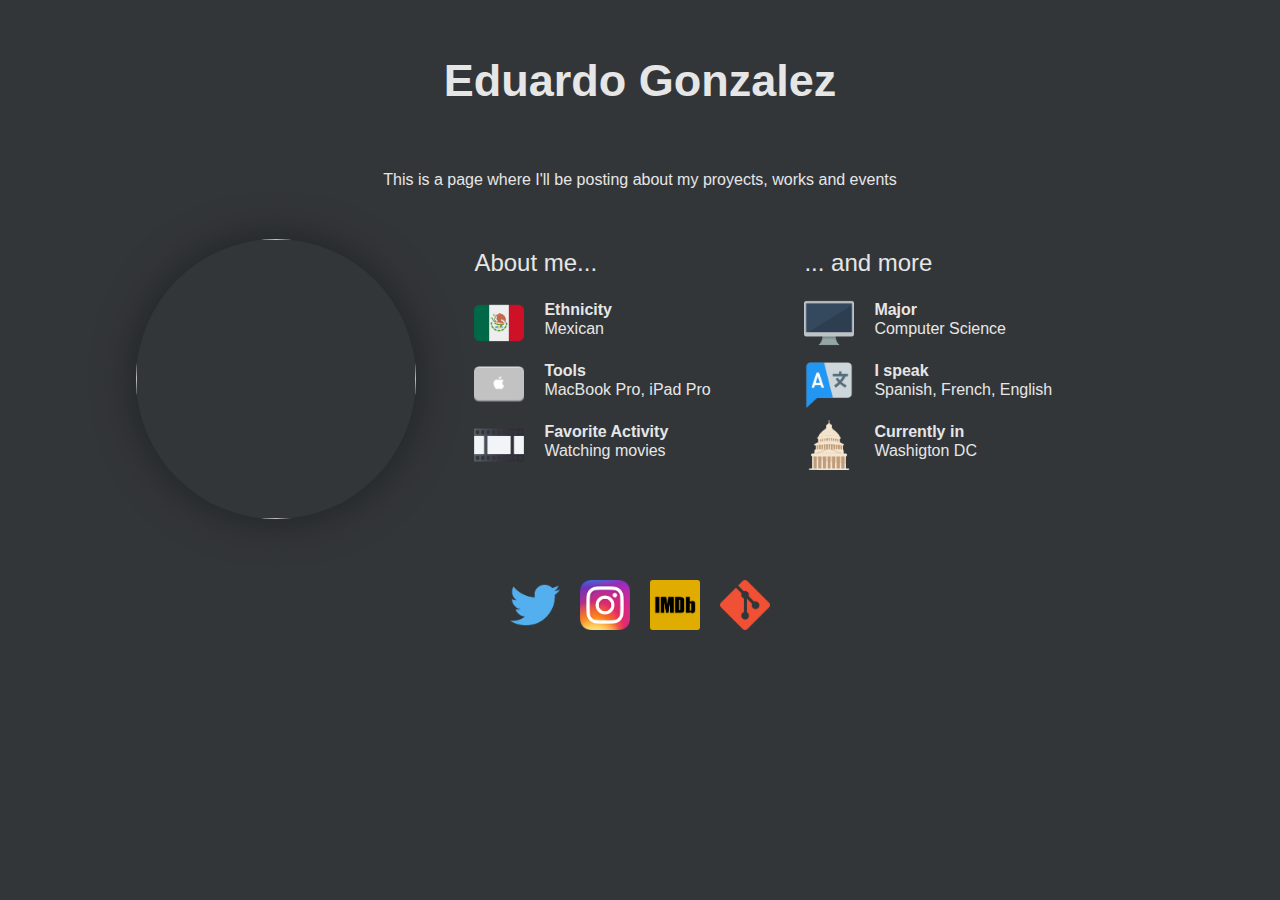
==== index.html @ b2d0da72 "d" ====
<!DOCTYPE html>
<html>
<title>Eduardo Gonzalez</title>
<meta charset="utf-8">
<meta name="viewport" content="width=device-width, initial-scale=1">

<head>
    <link rel="stylesheet" type="text/css" href="css/index.css">
</head>

<body>

    <header>
        <h2>Eduardo Gonzalez</h2>
    </header>
    <p id="Intro">This is a page where I'll be posting about my proyects, works and events</p>

    <section id="block">

        <div id="Me">
            <a href="intro.html"><img id="Me" src="im/me.jpg"></a>
        </div>

        <div id="AboutMe">
            <h3>About me...</h3>
            <ul class="List">
                <li>
                    <img src="im/mexico.jpg" alt="Mexico" id="ImList" />
                    <h4>Ethnicity</h4>
                    <p>Mexican</p>
                </li>
                <li>
                    <img src="im/tool.jpg" alt="Apple" id="ImList" />
                    <h4>Tools</h4>
                    <p>MacBook Pro, iPad Pro</p>
                </li>
                <li>
                    <img src="im/film.jpg" alt="Film" id="ImList" />
                    <h4>Favorite Activity</h4>
                    <p>Watching movies</p>
                </li>

            </ul>
        </div>

        <div id="AboutMe">
            <h3>... and more</h3>
            <ul class="List">
                <li>
                    <img src="im/compu.jpg" alt="Computer Science" id="ImList" />
                    <h4>Major</h4>
                    <p>Computer Science</p>
                </li>
                <li>
                    <img src="im/languages.jpg" alt="Languages" id="ImList" />
                    <h4>I speak</h4>
                    <p>Spanish, French, English</p>
                </li>
                <li>
                    <img src="im/dc.jpg" alt="Washigton DC" id="ImList" />
                    <h4>Currently in</h4>
                    <p>Washigton DC</p>
                </li>
            </ul>
        </div>

    </section>

    <br>
    <br>
    <footer>

        <div class="row">

            <div class="column">
                <a href="https://bit.ly/EduGonTwitter"><img src="im/twitter.png" alt="Twitter" id="Social" style="width:100%"></a>
            </div>

            <div class="column">
                <a href="https://bit.ly/EduGonInsta"><img src="im/instagram.jpg" alt="Instagram" id="Social" style="width:100%"></a>
            </div>

            <div class="column">
                <a href="https://bit.ly/EduGonIMDb"><img src="im/imdb.jpg" alt="IMDb" id="Social" style="width:100%"></a>
            </div>

            <div class="column">
                <a href="https://bit.ly/EduGonGithub"><img src="im/git.jpg" alt="GitHub" id="Social" style="width:100%"></a>
            </div>

        </div>
    </footer>

</body>

</html>
---- css/index.css ----
* {
  box-sizing: border-box;
}

body {
  font-family: "Avenir", Helvetica, Arial, sans-serif;
  background-color: rgb(51, 54, 57);
  color: #e6e6e6;
}

header {
  background-color: rgb(51, 54, 57); /* GRIS FINAL */
  padding: 10px;
  text-align: center;
  font-size: 30px;
  color: #e6e6e6;
}

p#Intro {
  text-align: center;
  margin-bottom: 50px;
}

section#Me {
  float: left;
  padding: 10px; /* cambiar a % */
  height: 320px;
  width: 320px;
  margin: auto;

}

div#AboutMe {
  float: left;
  padding: 10px;/* cambiar a % */
  height: 280px;
  min-width: 320px;
  margin: auto;
  display: inline-block;
  margin-left: 10px;
  margin-right: 0;
}

img#Me {
  width: 280px;
  height: 280px;
  border-radius: 50%;
  margin-top: 0px;
  margin-left: 10vw;
  margin-right: 3vw;
  margin-bottom: 20px;
  box-shadow: 0px 0px 40px rgb(31, 34, 37);
}

article { #h4s
  width: 33%;
  background-color: rgb(51, 54, 57);
  color: #e6e6e6;
  height: auto;
}

section:after {
  content: "";
  display: table;
  clear: both;
}

footer { /* Footer */
  background-color: rgb(51, 54, 57);
  padding: 15px;
  height:85px;
  position: bottom;
}

.column {
  float: left;
  width: 70px;
  padding-left: 10px;
  padding-right: 10px;
  height:50px;
  float: center;
}


.row {
  height: 50px;
  float: center;
  width: 280px;
  margin-left: auto;
  margin-right: auto;
}

#ImList { /*NECESARIO*/
  height: 50px;
  width: 50px;
}

h3 {
  font-size: 24px;
  color: #e6e6e6;
  font-weight: 400;
  margin-top: auto;
  margin-bottom: auto;
}

ul {
    padding-left: 0px;
}

li{
  /*border-top: 0.5px solid #545454;*/
  padding-top: 15px;
  list-style-type: none;
}

img{
  float: left;
  margin-top: -10px;
}

h4 {
  margin-left: 70px;
  margin-top: -7px;
}

.List p {
  margin-top: -20px;
  margin-left: 70px;
}

@media (max-width: 600px) { /* Makes boxea vertical on iPhone */
  section, div {
    width: 100%;
    height: auto;
  }
}
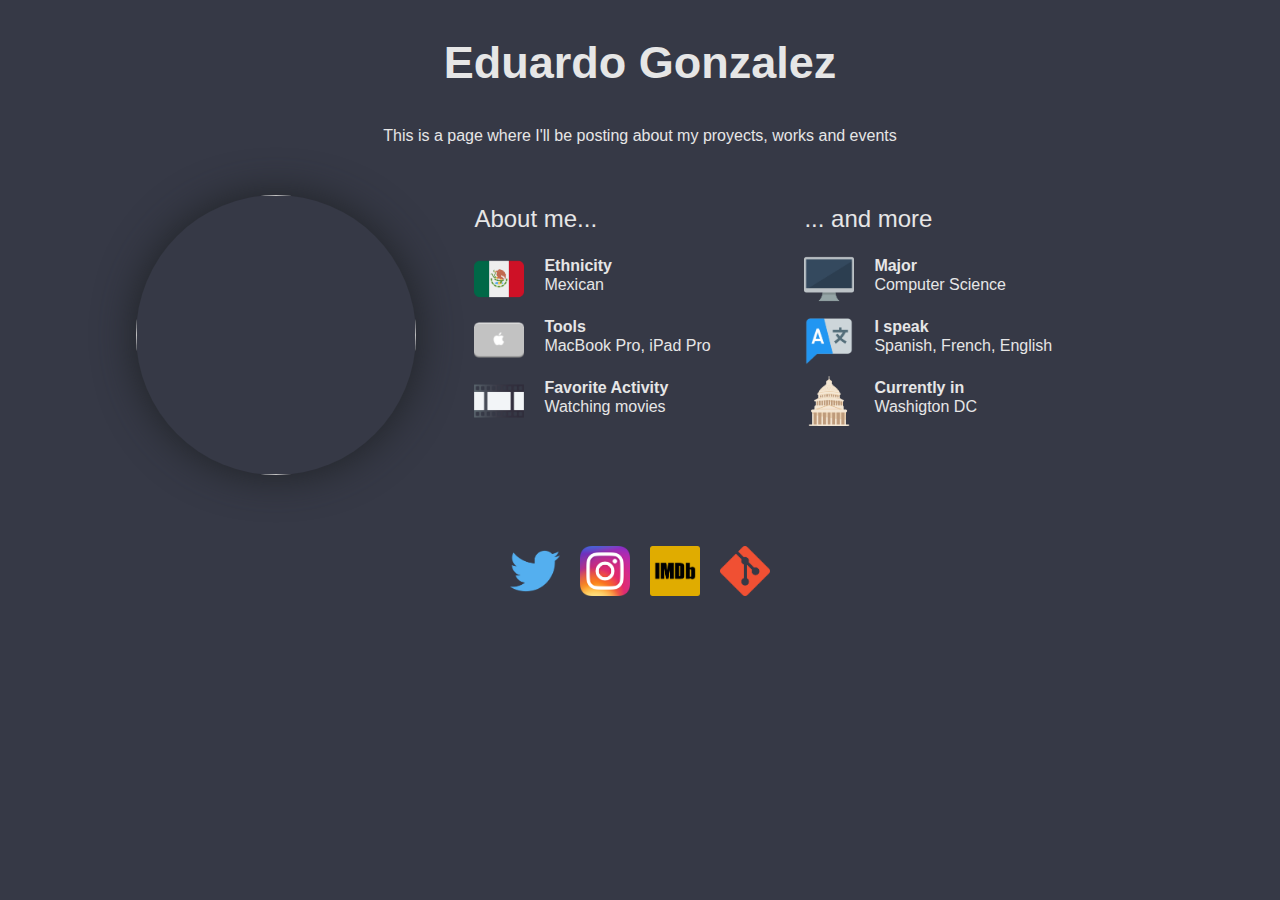
==== commit 3e08ee4f: "s" ====
--- a/index.html
+++ b/index.html
@@ -16,7 +16,7 @@
     <p id="Intro">This is a page where I'll be posting about my proyects, works and events</p>
 
     <section id="block">
-
+ 
         <div id="Me">
             <a href="intro.html"><img id="Me" src="im/me.jpg"></a>
         </div>
--- a/css/index.css
+++ b/css/index.css
@@ -4,13 +4,13 @@
 
 body {
   font-family: "Avenir", Helvetica, Arial, sans-serif;
-  background-color: rgb(51, 54, 57);
+  background-color: rgb(54,57,70);
   color: #e6e6e6;
 }
 
 header {
-  background-color: rgb(51, 54, 57); /* GRIS FINAL */
-  padding: 10px;
+  background-color: rgb(54,57,70); /* GRIS FINAL */
+  margin: 10px;
   text-align: center;
   font-size: 30px;
   color: #e6e6e6;
@@ -66,7 +66,7 @@
 }
 
 footer { /* Footer */
-  background-color: rgb(51, 54, 57);
+  background-color: rgb(54,57,70);
   padding: 15px;
   height:85px;
   position: bottom;
@@ -74,11 +74,10 @@
 
 .column {
   float: left;
-  width: 70px;
-  padding-left: 10px;
-  padding-right: 10px;
+  width: 50px;
   height:50px;
   float: center;
+  margin: 10px;
 }
 
 
@@ -123,6 +122,11 @@
   margin-top: -7px;
 }
 
+img#Social {
+  height: 50px;
+  width: 50px;
+}
+
 .List p {
   margin-top: -20px;
   margin-left: 70px;
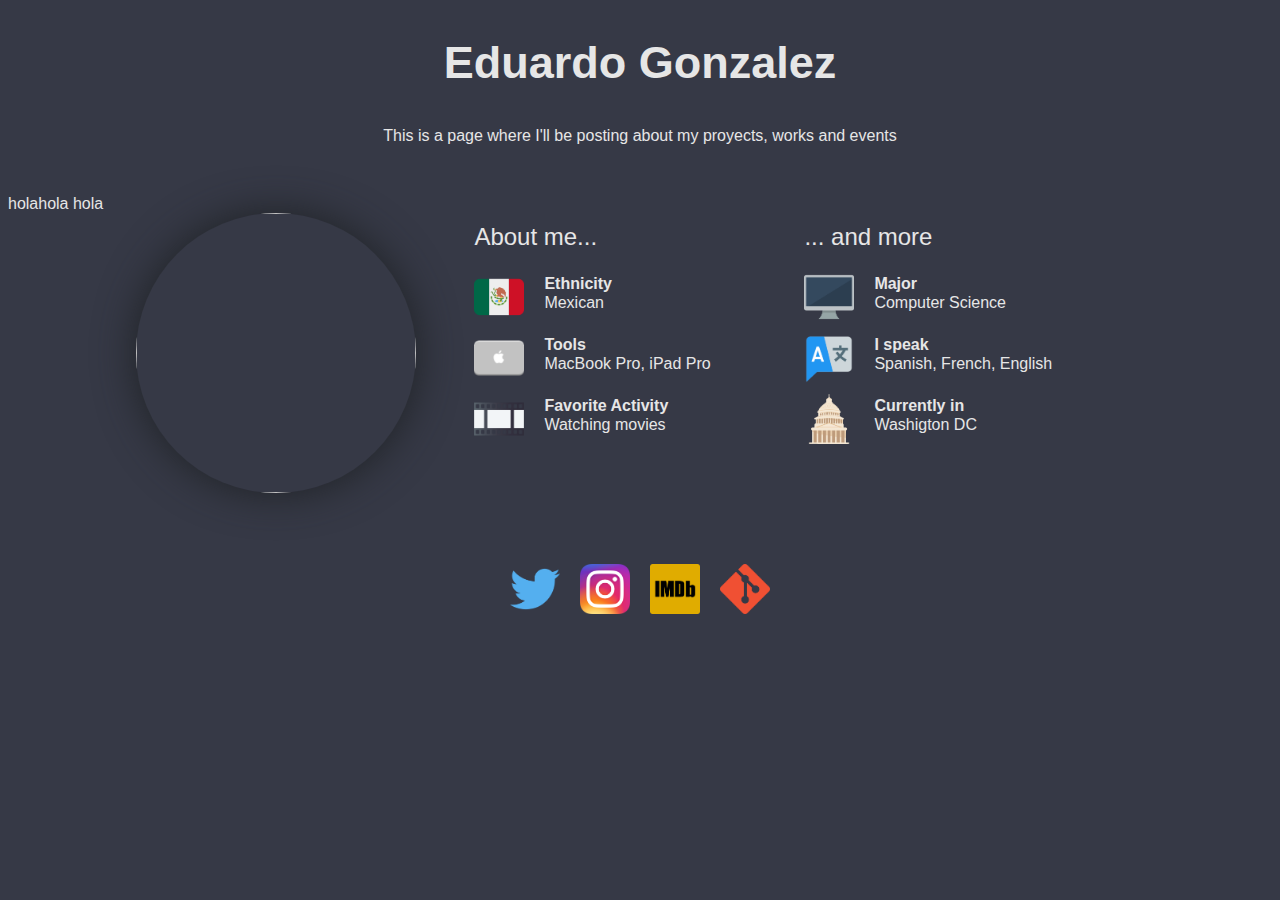
==== commit 95bb300b: "d" ====
--- a/index.html
+++ b/index.html
@@ -13,7 +13,7 @@
     <header>
         <h2>Eduardo Gonzalez</h2>
     </header>
-    <p id="Intro">This is a page where I'll be posting about my proyects, works and events</p>
+    <p id="Intro">This is a page where I'll be posting about my proyects, works and events</p> holahola hola
 
     <section id="block">
  
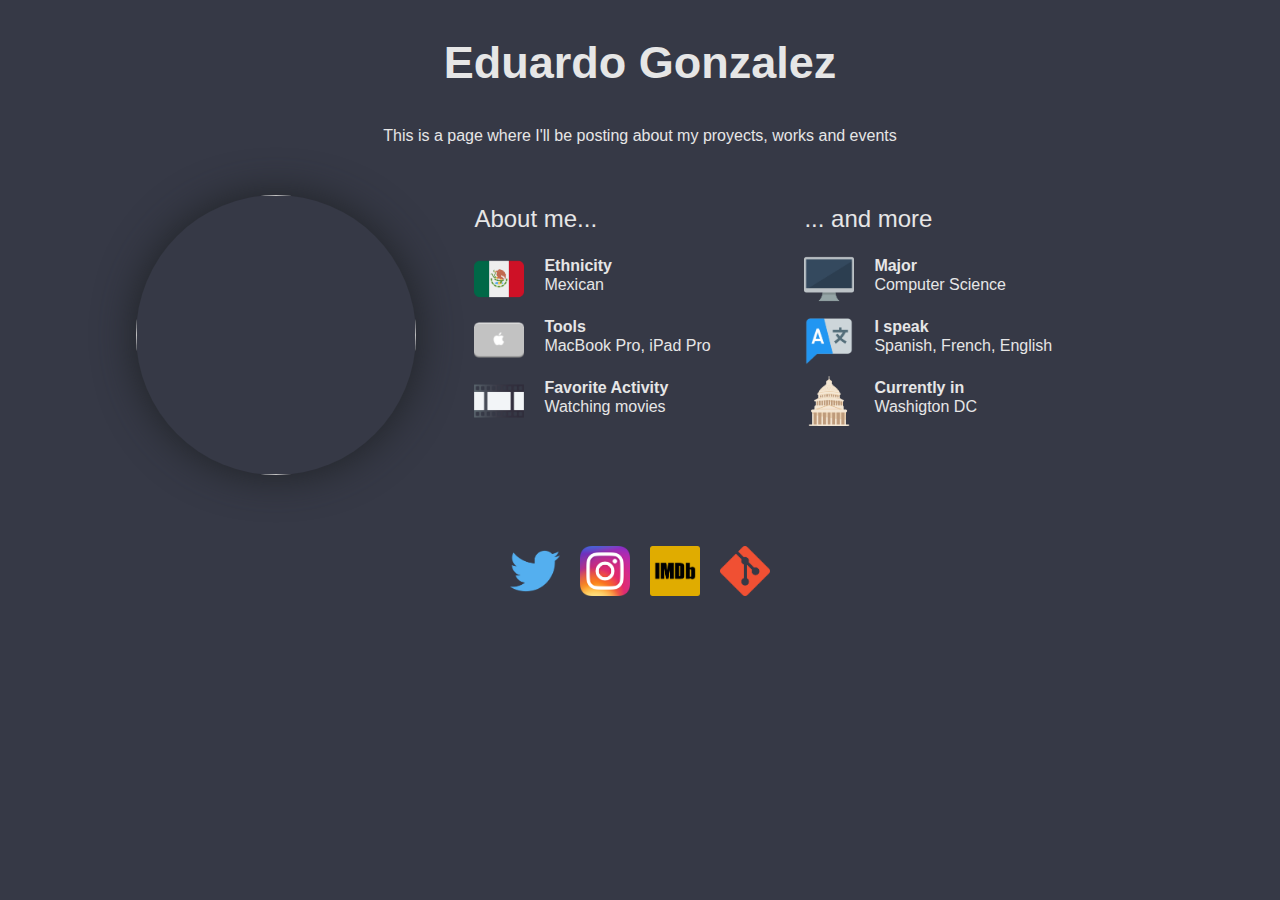
==== commit 6c6f5b25: "e" ====
--- a/index.html
+++ b/index.html
@@ -13,7 +13,7 @@
     <header>
         <h2>Eduardo Gonzalez</h2>
     </header>
-    <p id="Intro">This is a page where I'll be posting about my proyects, works and events</p> holahola hola
+    <p id="Intro">This is a page where I'll be posting about my proyects, works and events</p>
 
     <section id="block">
  
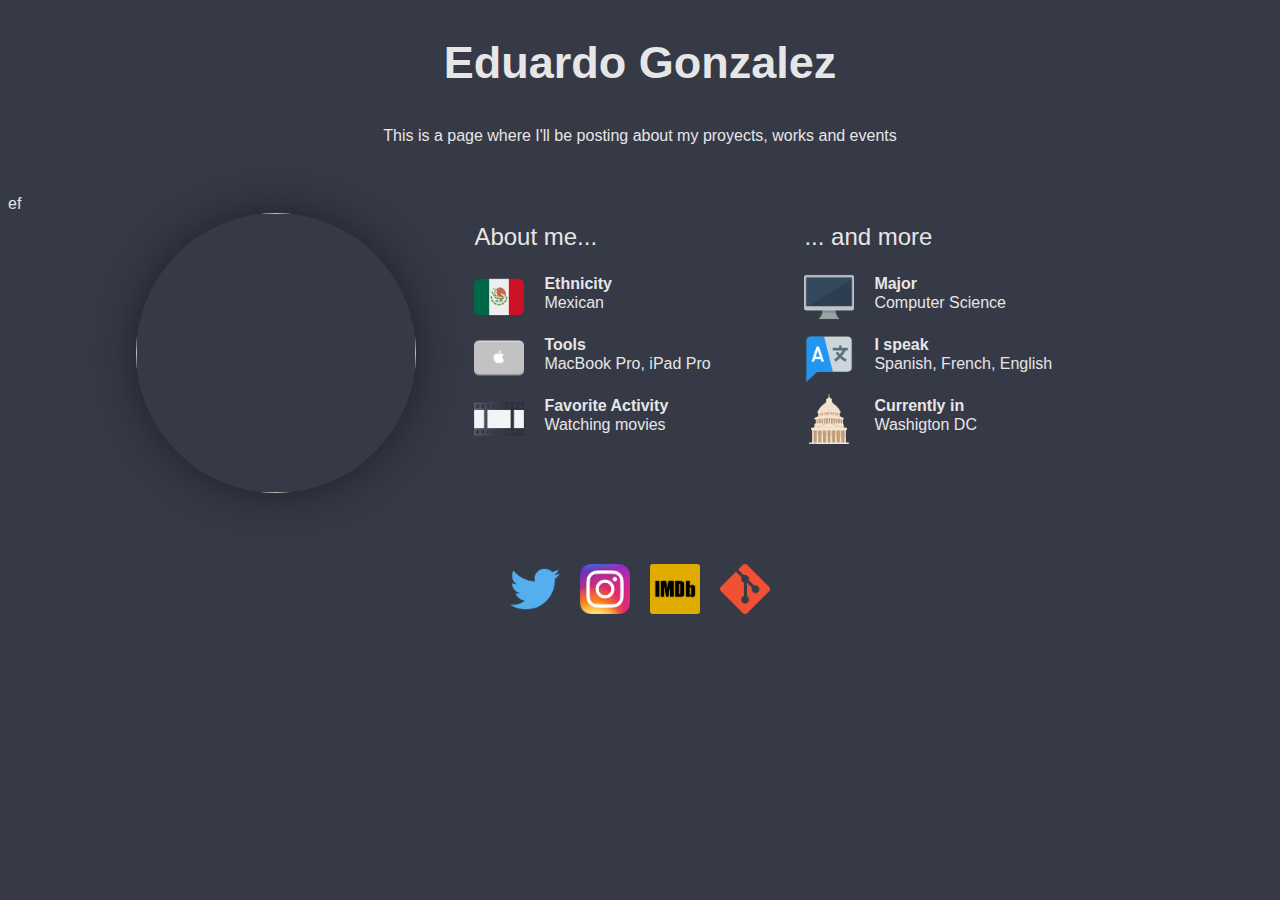
==== commit 0283d2b6: "e" ====
--- a/index.html
+++ b/index.html
@@ -13,7 +13,7 @@
     <header>
         <h2>Eduardo Gonzalez</h2>
     </header>
-    <p id="Intro">This is a page where I'll be posting about my proyects, works and events</p>
+    <p id="Intro">This is a page where I'll be posting about my proyects, works and events</p>ef
 
     <section id="block">
  
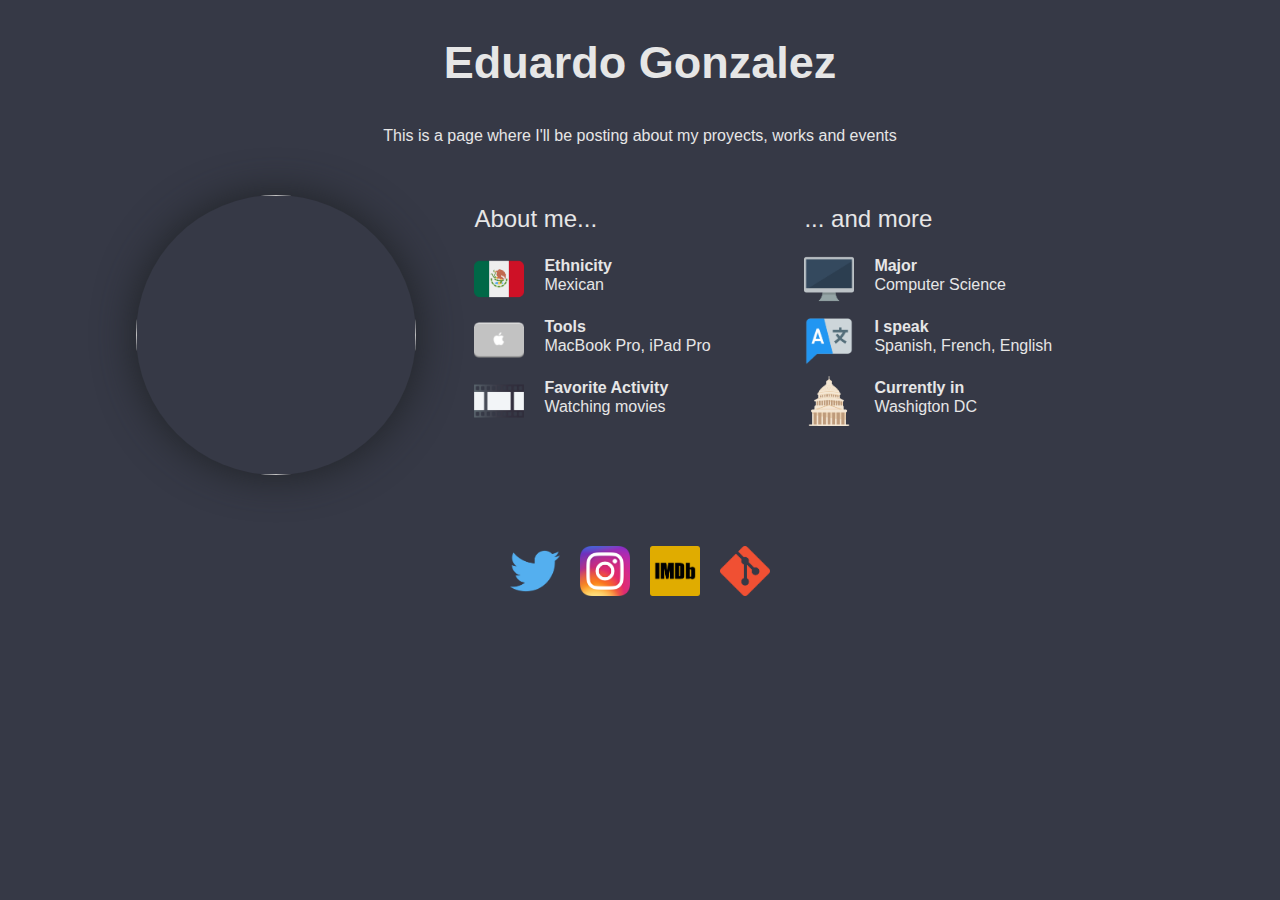
==== commit c6970e2a: "e" ====
--- a/index.html
+++ b/index.html
@@ -13,7 +13,7 @@
     <header>
         <h2>Eduardo Gonzalez</h2>
     </header>
-    <p id="Intro">This is a page where I'll be posting about my proyects, works and events</p>ef
+    <p id="Intro">This is a page where I'll be posting about my proyects, works and events</p>
 
     <section id="block">
  
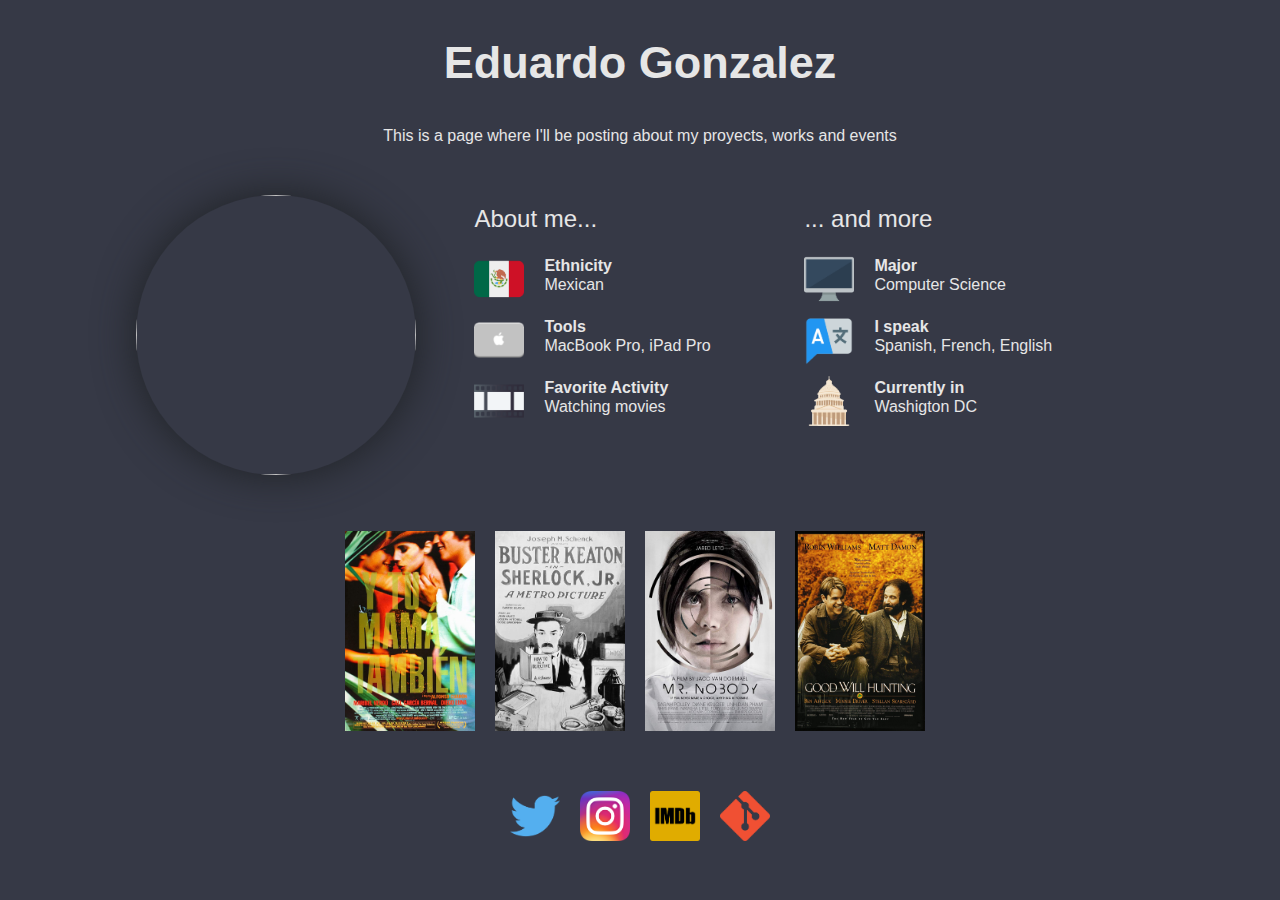
==== commit d0415cf7: "d" ====
--- a/index.html
+++ b/index.html
@@ -6,6 +6,7 @@
 
 <head>
     <link rel="stylesheet" type="text/css" href="css/index.css">
+    <script src="index.js" type="text/javascript"></script>
 </head>
 
 <body>
@@ -16,7 +17,7 @@
     <p id="Intro">This is a page where I'll be posting about my proyects, works and events</p>
 
     <section id="block">
- 
+
         <div id="Me">
             <a href="intro.html"><img id="Me" src="im/me.jpg"></a>
         </div>
@@ -68,9 +69,34 @@
 
     <br>
     <br>
+
+    <section id="posters">
+
+        <div class="rowPoster" id = "movies">
+
+            <div style="text-allign: center" class="poster" >
+                <a href="https://bit.ly/EduGonTwitter"><img src="im/movies/YTuMamaTambien.jpg" alt="Twitter" id="Poster" style="width:100%"></a>
+
+            </div>
+
+            <div class="poster">
+                <a href="https://bit.ly/EduGonInsta"><img src="im/movies/SherlockJr.jpg" alt="Instagram" id="Poster" style="width:100%"></a>
+            </div>
+
+            <div class="poster">
+                <a href="https://bit.ly/EduGonIMDb"><img src="im/movies/MrNobody.jpg" alt="IMDb" id="Poster" style="width:100%"></a>
+            </div>
+
+            <div class="poster">
+                <a href="https://bit.ly/EduGonGithub"><img src="im/movies/GoodWillHunting.jpg" alt="GitHub" id="Poster" style="width:100%"></a>
+            </div>
+
+        </div>
+    </section>
+
     <footer>
 
-        <div class="row">
+        <div class="row" id = "logos">
 
             <div class="column">
                 <a href="https://bit.ly/EduGonTwitter"><img src="im/twitter.png" alt="Twitter" id="Social" style="width:100%"></a>
--- a/css/index.css
+++ b/css/index.css
@@ -6,6 +6,12 @@
   font-family: "Avenir", Helvetica, Arial, sans-serif;
   background-color: rgb(54,57,70);
   color: #e6e6e6;
+}
+
+div.hover {
+  border: 5px solid;
+  border-color: #c04360;
+  /*color: #c04360;*/
 }
 
 header {
@@ -65,6 +71,14 @@
   clear: both;
 }
 
+.rowPoster {
+  height: 200px;
+  float: center;
+  width: 610px;
+  margin-left: auto;
+  margin-right: auto;
+}
+
 footer { /* Footer */
   background-color: rgb(54,57,70);
   padding: 15px;
@@ -80,7 +94,6 @@
   margin: 10px;
 }
 
-
 .row {
   height: 50px;
   float: center;
@@ -88,6 +101,8 @@
   margin-left: auto;
   margin-right: auto;
 }
+
+
 
 #ImList { /*NECESARIO*/
   height: 50px;
@@ -110,6 +125,28 @@
   /*border-top: 0.5px solid #545454;*/
   padding-top: 15px;
   list-style-type: none;
+}
+
+section#posters{
+  background-color: rgb(54,57,70);
+  height:245px;
+}
+
+img#Poster {
+  height: 200px;
+  width: 100px;
+}
+
+.poster {
+  float: left;
+  width: 130px;
+  height:200px;
+  float: center;
+  margin: 10px;
+}
+
+#text {
+  color: red;
 }
 
 img{
@@ -136,5 +173,6 @@
   section, div {
     width: 100%;
     height: auto;
+    text-align: center;
   }
 }
